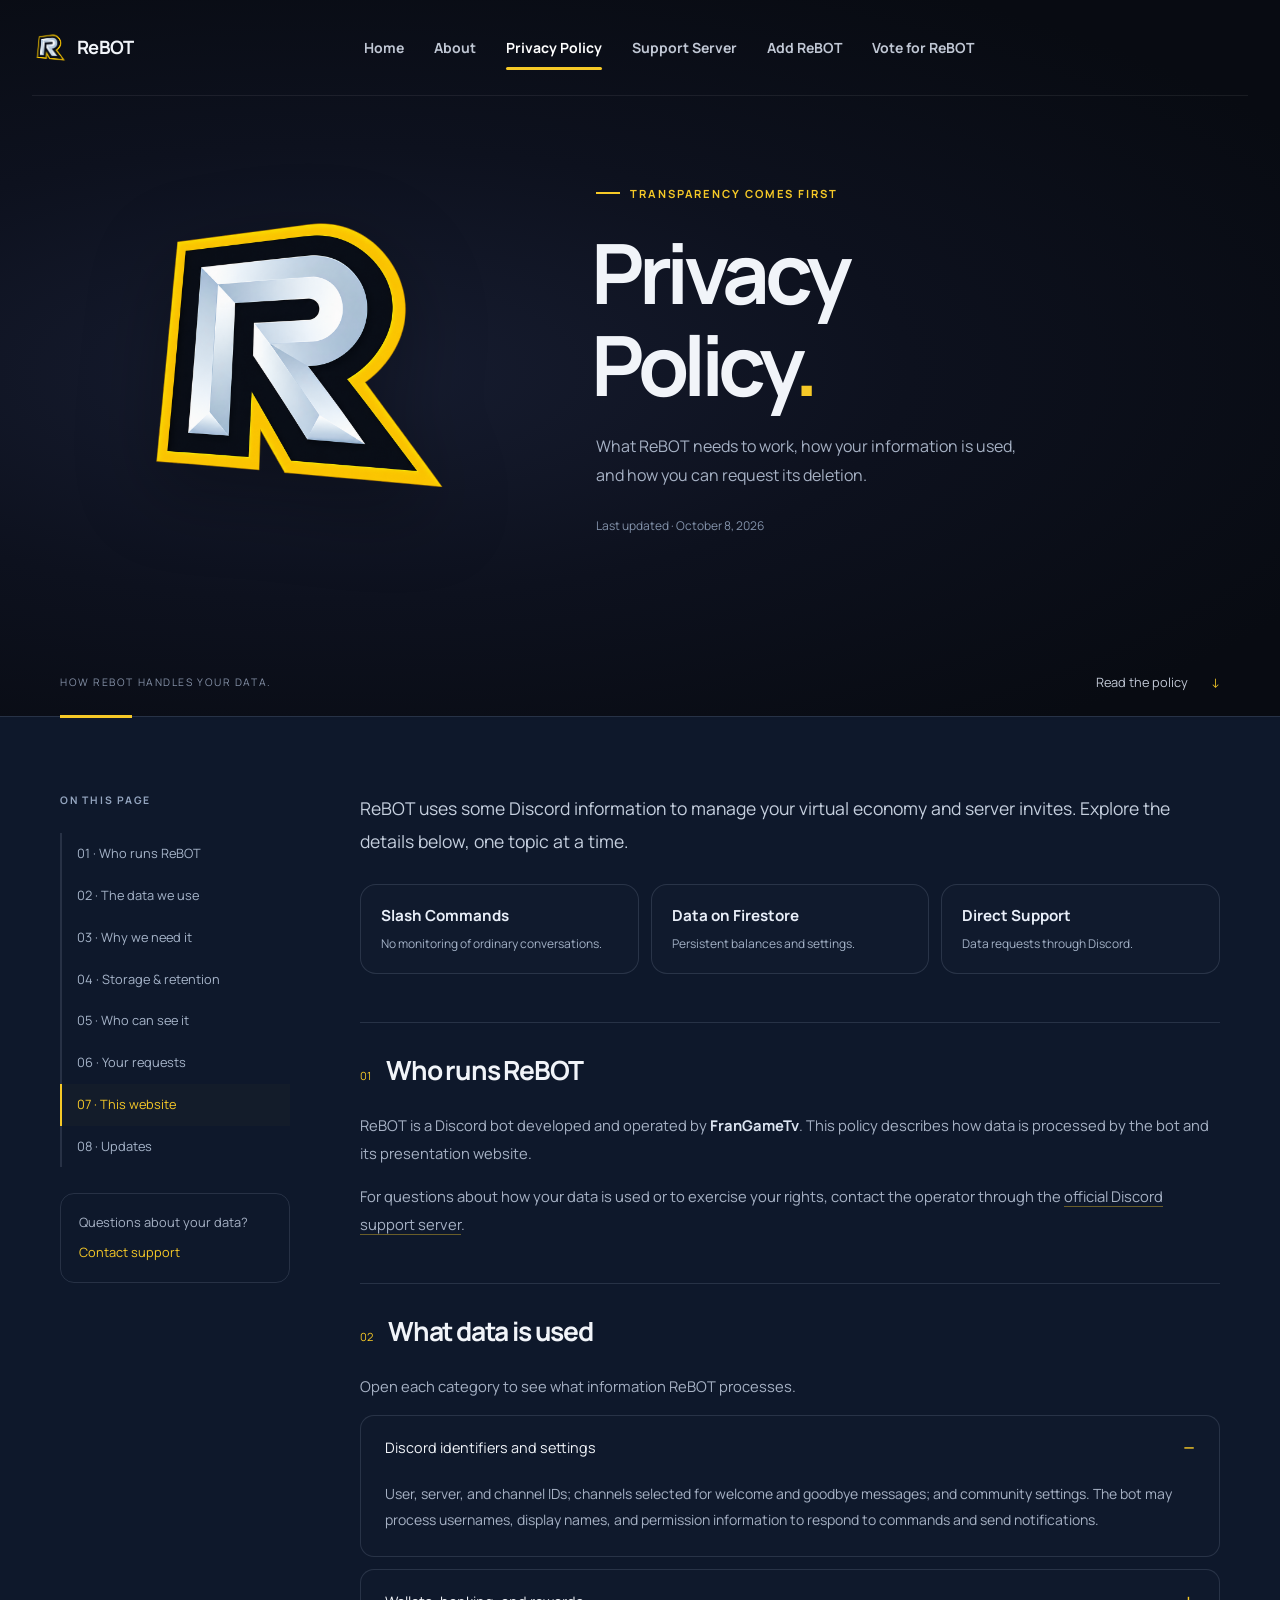
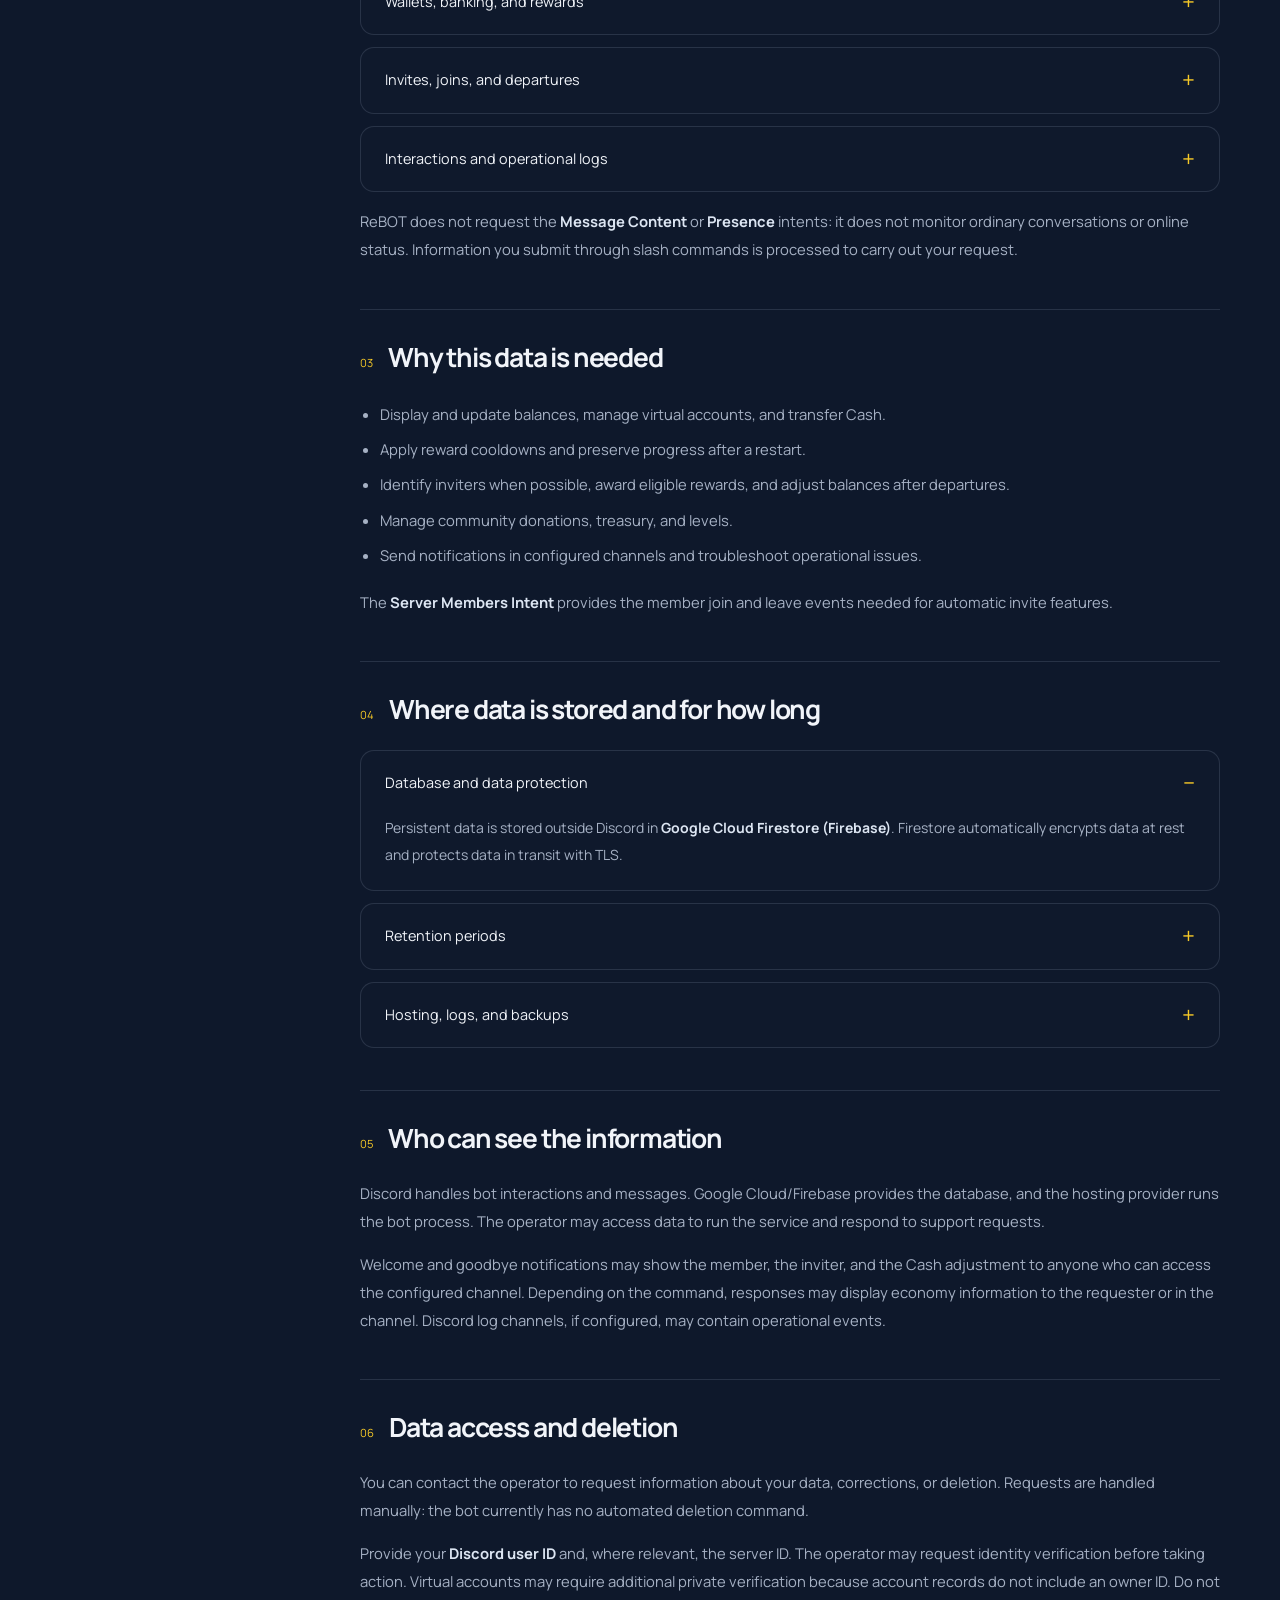
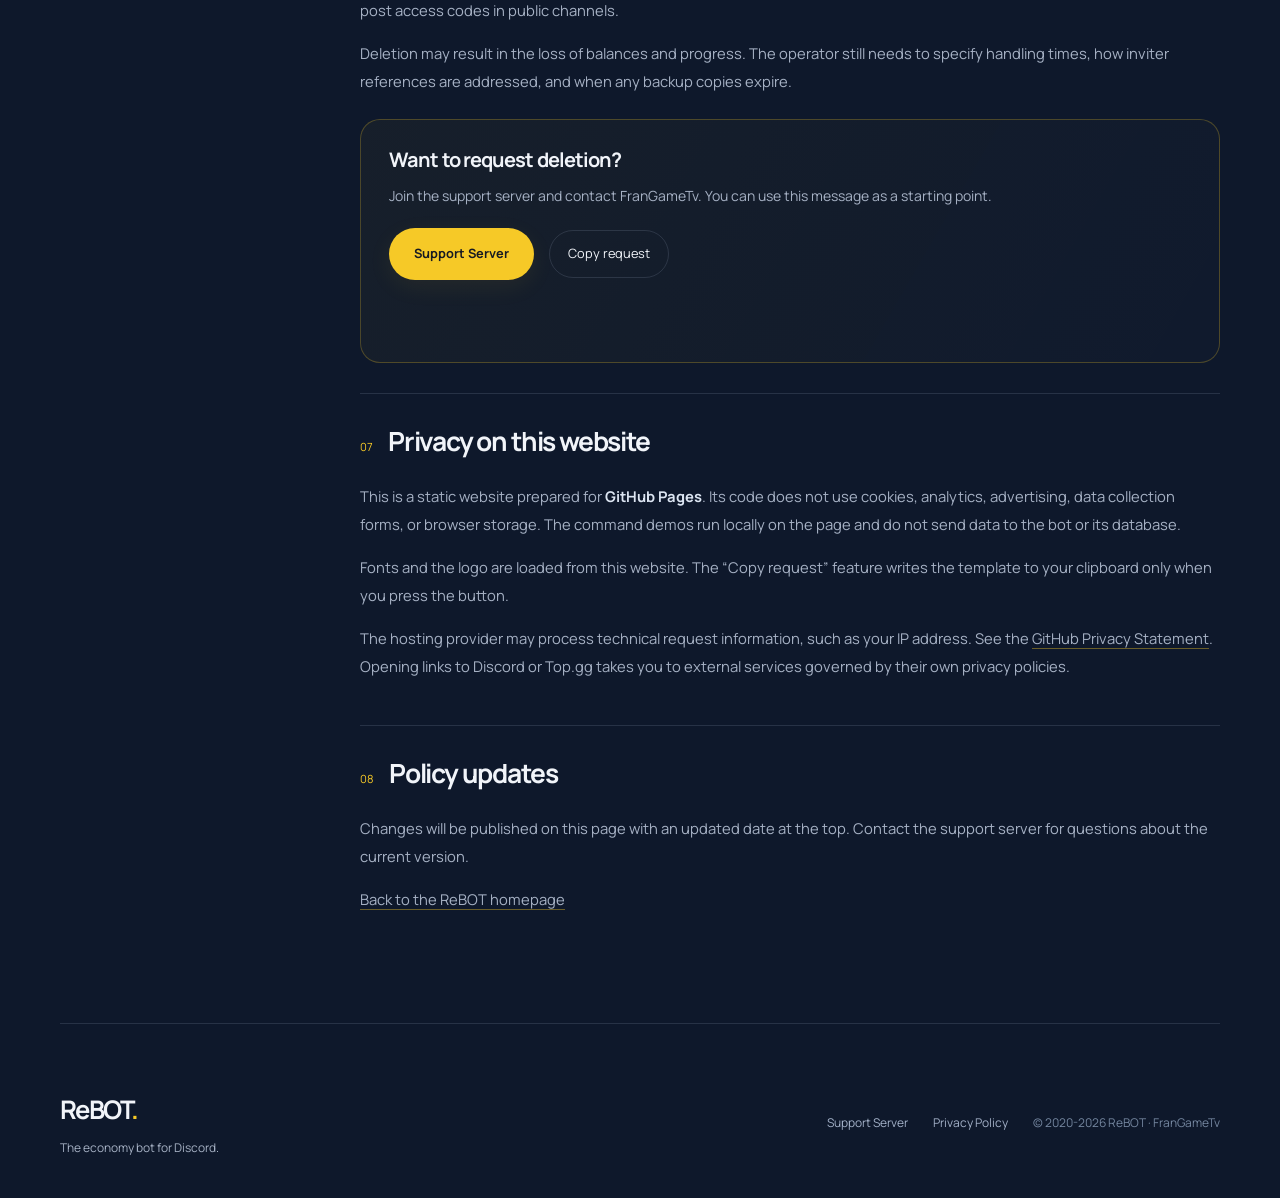
==== privacy.html @ 4101e81e "ReBOT-Web" ====
<!doctype html>
<html lang="en">
<head>
  <meta charset="utf-8"><meta name="viewport" content="width=device-width, initial-scale=1">
  <title>Privacy Policy - ReBOT</title>
  <meta name="description" content="What data ReBOT uses, why it stores it, and how to request deletion. The privacy policy for the bot and its website.">
  <meta name="theme-color" content="#f6c927"><link rel="canonical" href="https://frangametv.github.io/ReBOT-Web/privacy.html">
  <meta property="og:type" content="website"><meta property="og:locale" content="en_US"><meta property="og:site_name" content="ReBOT"><meta property="og:title" content="Privacy Policy - ReBOT"><meta property="og:description" content="Your data, clearly explained. Learn how ReBOT uses it and how to request deletion."><meta property="og:url" content="https://frangametv.github.io/ReBOT-Web/privacy.html"><meta property="og:image" content="https://frangametv.github.io/ReBOT-Web/assets/rebot-logo.png"><meta property="og:image:width" content="1254"><meta property="og:image:height" content="1254"><meta property="og:image:alt" content="ReBOT logo">
  <meta name="twitter:card" content="summary_large_image"><meta name="twitter:title" content="Privacy Policy - ReBOT"><meta name="twitter:description" content="Data, purposes, retention, and deletion requests."><meta name="twitter:image" content="https://frangametv.github.io/ReBOT-Web/assets/rebot-logo.png">
  <link rel="icon" href="assets/rebot-logo.png" type="image/png"><link rel="stylesheet" href="styles.css"><script src="config.js" defer></script><script src="app.js" defer></script>
</head>
<body>
  <a class="skip-link" href="#main">Skip to content</a>
  <header class="site-header"><div class="nav-shell"><a class="brand" href="./" aria-label="ReBOT, homepage"><img src="assets/rebot-logo.png" alt="" width="36" height="36"><span>ReBOT</span></a><button class="menu-toggle" aria-controls="navigation" aria-expanded="false" aria-label="Open menu"><span></span><span></span></button><nav id="navigation" aria-label="Main navigation"><a href="./">Home</a><a href="./#about">About</a><a class="active" href="privacy.html" aria-current="page">Privacy Policy</a><a href="https://discord.gg/d7ZrMRU" data-link="support" target="_blank" rel="noopener noreferrer">Support Server</a><a href="https://discord.com/oauth2/authorize?client_id=566619930540113920&amp;permissions=8&amp;scope=bot%20applications.commands" data-link="invite" target="_blank" rel="noopener noreferrer">Add ReBOT</a><a href="https://top.gg/bot/566619930540113920/vote" data-link="vote" target="_blank" rel="noopener noreferrer">Vote for ReBOT</a></nav></div></header>
  <main id="main">
    <section class="hero privacy-hero" aria-labelledby="privacy-title"><div class="hero-inner container"><div class="logo-stage"><div class="logo-tilt"><img class="hero-logo" src="assets/rebot-logo.png" alt="ReBOT logo" width="600" height="600" fetchpriority="high"></div></div><div class="hero-copy"><p class="eyebrow"><span class="tiny-line"></span> TRANSPARENCY COMES FIRST</p><h1 id="privacy-title">Privacy<br>Policy<span class="title-dot">.</span></h1><p class="hero-description">What ReBOT needs to work, how your information is used, and how you can request its deletion.</p><p class="policy-meta">Last updated · October 8, 2026</p></div></div><div class="hero-bottom container"><span>HOW REBOT HANDLES YOUR DATA.</span><a href="#policy">Read the policy <span aria-hidden="true">↓</span></a></div></section><div class="section-rule" aria-hidden="true"><span></span></div>
    <div class="privacy-layout container" id="policy"><aside class="policy-nav" aria-label="Privacy policy contents"><p class="eyebrow">ON THIS PAGE</p><div><a href="#overview" class="current">01 · Who runs ReBOT</a><a href="#data">02 · The data we use</a><a href="#purpose">03 · Why we need it</a><a href="#storage">04 · Storage & retention</a><a href="#sharing">05 · Who can see it</a><a href="#rights">06 · Your requests</a><a href="#website">07 · This website</a><a href="#changes">08 · Updates</a></div><div class="policy-contact"><p>Questions about your data?</p><a href="https://discord.gg/d7ZrMRU" data-link="support" target="_blank" rel="noopener noreferrer">Contact support</a></div></aside>
    <article class="policy-content"><p class="policy-intro">ReBOT uses some Discord information to manage your virtual economy and server invites. Explore the details below, one topic at a time.</p>
      
      <div class="policy-summary"><div><strong>Slash Commands</strong><span>No monitoring of ordinary conversations.</span></div><div><strong>Data on Firestore</strong><span>Persistent balances and settings.</span></div><div><strong>Direct Support</strong><span>Data requests through Discord.</span></div></div>
      <section id="overview" class="policy-section"><h2><span>01</span> Who runs ReBOT</h2><p>ReBOT is a Discord bot developed and operated by <strong>FranGameTv</strong>. This policy describes how data is processed by the bot and its presentation website.</p><p>For questions about how your data is used or to exercise your rights, contact the operator through the <a href="https://discord.gg/d7ZrMRU" data-link="support" target="_blank" rel="noopener noreferrer">official Discord support server</a>.</p></section>
      <section id="data" class="policy-section"><h2><span>02</span> What data is used</h2><p>Open each category to see what information ReBOT processes.</p>
        <details open><summary>Discord identifiers and settings</summary><p>User, server, and channel IDs; channels selected for welcome and goodbye messages; and community settings. The bot may process usernames, display names, and permission information to respond to commands and send notifications.</p></details>
        <details><summary>Wallets, banking, and rewards</summary><p>Virtual currency balances, virtual account identifiers and balances, timestamps of the most recent daily and work rewards, and the community treasury and level. ReBOT accounts are game records, not real bank accounts. Virtual account identifiers provide access to those accounts and should not be shared publicly.</p></details>
        <details><summary>Invites, joins, and departures</summary><p>Invite codes and usage counts are compared in memory. When possible, the bot stores the inviter ID associated with a member in the database. Join and leave events trigger rewards, balance adjustments, and notifications.</p></details>
        <details><summary>Interactions and operational logs</summary><p>ReBOT receives slash commands and the parameters needed to execute them. The process may log usernames, user IDs, command names, server information, and join and leave events.</p></details>
        <p>ReBOT does not request the <strong>Message Content</strong> or <strong>Presence</strong> intents: it does not monitor ordinary conversations or online status. Information you submit through slash commands is processed to carry out your request.</p>
      </section>
      <section id="purpose" class="policy-section"><h2><span>03</span> Why this data is needed</h2><ul><li>Display and update balances, manage virtual accounts, and transfer Cash.</li><li>Apply reward cooldowns and preserve progress after a restart.</li><li>Identify inviters when possible, award eligible rewards, and adjust balances after departures.</li><li>Manage community donations, treasury, and levels.</li><li>Send notifications in configured channels and troubleshoot operational issues.</li></ul><p>The <strong>Server Members Intent</strong> provides the member join and leave events needed for automatic invite features.</p></section>
      <section id="storage" class="policy-section"><h2><span>04</span> Where data is stored and for how long</h2><details open><summary>Database and data protection</summary><p>Persistent data is stored outside Discord in <strong>Google Cloud Firestore (Firebase)</strong>. Firestore automatically encrypts data at rest and protects data in transit with TLS.</p></details><details><summary>Retention periods</summary><p>The current version of the bot does not automatically delete records within 30 days. Balances, settings, and inviter associations may be retained beyond that period. Leaving a server or removing the bot does not automatically delete data.</p></details><details><summary>Hosting, logs, and backups</summary><p>This project uses Fly.io as the hosting provider for the bot process, but this is subject to changes.</p></details></section>
      <section id="sharing" class="policy-section"><h2><span>05</span> Who can see the information</h2><p>Discord handles bot interactions and messages. Google Cloud/Firebase provides the database, and the hosting provider runs the bot process. The operator may access data to run the service and respond to support requests.</p><p>Welcome and goodbye notifications may show the member, the inviter, and the Cash adjustment to anyone who can access the configured channel. Depending on the command, responses may display economy information to the requester or in the channel. Discord log channels, if configured, may contain operational events.</p></section>
      <section id="rights" class="policy-section"><h2><span>06</span> Data access and deletion</h2><p>You can contact the operator to request information about your data, corrections, or deletion. Requests are handled manually: the bot currently has no automated deletion command.</p><p>Provide your <strong>Discord user ID</strong> and, where relevant, the server ID. The operator may request identity verification before taking action. Virtual accounts may require additional private verification because account records do not include an owner ID. Do not post access codes in public channels.</p><p>Deletion may result in the loss of balances and progress. The operator still needs to specify handling times, how inviter references are addressed, and when any backup copies expire.</p><div class="deletion-card"><h3>Want to request deletion?</h3><p>Join the support server and contact FranGameTv. You can use this message as a starting point.</p><div class="policy-actions"><a class="button primary" href="https://discord.gg/d7ZrMRU" data-link="support" target="_blank" rel="noopener noreferrer">Support Server</a><button class="copy-request" type="button">Copy request</button></div><p class="copy-status" role="status" aria-live="polite"></p><pre class="request-template" hidden>Hello, I would like to request deletion of my ReBOT data.
Discord user ID: [your ID]
Server ID, if relevant: [server ID]
Please let me know how to verify this request and confirm when it has been completed.</pre></div></section>
      <section id="website" class="policy-section"><h2><span>07</span> Privacy on this website</h2><p>This is a static website prepared for <strong>GitHub Pages</strong>. Its code does not use cookies, analytics, advertising, data collection forms, or browser storage. The command demos run locally on the page and do not send data to the bot or its database.</p><p>Fonts and the logo are loaded from this website. The “Copy request” feature writes the template to your clipboard only when you press the button.</p><p>The hosting provider may process technical request information, such as your IP address. See the <a href="https://docs.github.com/en/site-policy/privacy-policies/github-general-privacy-statement" target="_blank" rel="noopener noreferrer">GitHub Privacy Statement</a>. Opening links to Discord or Top.gg takes you to external services governed by their own privacy policies.</p></section>
      <section id="changes" class="policy-section"><h2><span>08</span> Policy updates</h2><p>Changes will be published on this page with an updated date at the top. Contact the support server for questions about the current version.</p><p><a href="./">Back to the ReBOT homepage</a></p></section>
    </article></div>
  </main>
  <footer class="site-footer container"><div><a class="footer-brand" href="./">ReBOT<span>.</span></a><p>The economy bot for Discord.</p></div><div class="footer-links"><a href="https://discord.gg/d7ZrMRU" data-link="support" target="_blank" rel="noopener noreferrer">Support Server</a><a href="privacy.html" aria-current="page">Privacy Policy</a><span>© 2020-<span data-year>2026</span> ReBOT · FranGameTv</span></div></footer>
</body>
</html>
---- styles.css ----
@font-face{font-family:Manrope;src:url('assets/manrope-regular.ttf') format('truetype');font-weight:400 500;font-display:swap}@font-face{font-family:Manrope;src:url('assets/manrope-bold.ttf') format('truetype');font-weight:600 800;font-display:swap}
:root{--bg:#0e182b;--hero:#0a0d17;--surface:#162238;--surface-high:#1c2940;--ink:#f1f4f9;--muted:#a6b1c4;--yellow:#f6c927;--line:rgba(193,207,235,.14);--radius:24px;--font:Manrope,'Segoe UI',sans-serif;color-scheme:dark}
*{box-sizing:border-box}html{scroll-behavior:smooth;scroll-padding-top:110px}body{margin:0;background:var(--bg);color:var(--ink);font-family:var(--font);font-size:16px;line-height:1.7}a{color:inherit;text-decoration:none}button{font:inherit;color:inherit;cursor:pointer}button,a{-webkit-tap-highlight-color:transparent}button{border:0}button:focus-visible,a:focus-visible,summary:focus-visible,[tabindex="0"]:focus-visible{outline:3px solid var(--yellow);outline-offset:6px}img{display:block;max-width:100%}h1,h2,h3,p{margin:0}h1,h2,h3{line-height:1.16;letter-spacing:-.045em}h2{font-size:clamp(2rem,3.6vw,3.2rem);font-weight:700}h3{font-size:1.5rem}p{color:var(--muted)}code{font-family:Consolas,monospace;font-size:.9rem}.container{width:min(1160px,calc(100% - 96px));margin-inline:auto}.yellow{color:var(--yellow)}.muted{color:var(--muted)}.eyebrow{font-size:.75rem;font-weight:700;letter-spacing:.17em;color:var(--yellow);margin-bottom:24px}.small-text{font-size:.875rem}.skip-link{position:fixed;top:-100px;left:16px;z-index:99;background:var(--yellow);color:#111;padding:10px 20px;border-radius:12px}.skip-link:focus{top:15px}
.site-header{position:absolute;inset:0 0 auto;z-index:10}.nav-shell{width:min(1376px,calc(100% - 64px));min-height:96px;margin:auto;display:flex;align-items:center;gap:36px;border-bottom:1px solid rgba(255,255,255,.07)}.brand{display:flex;align-items:center;gap:9px;font-weight:700;font-size:1.15rem;letter-spacing:-.04em}.brand img{border-radius:8px}.site-header nav{display:flex;align-items:center;justify-content:center;gap:30px;margin:auto;padding-right:80px}.site-header nav a{position:relative;font-size:.875rem;font-weight:600;white-space:nowrap;padding:14px 0;color:#c0c7d4;transition:color .2s}.site-header nav a::after{content:'';position:absolute;bottom:3px;left:0;width:100%;height:3px;background:var(--yellow);border-radius:5px;transform:scaleX(0);transform-origin:center;transition:transform .2s}.site-header nav a:hover,.site-header nav a.active{color:#fff}.site-header nav a:hover::after,.site-header nav a:focus-visible::after,.site-header nav a.active::after{transform:scaleX(1)}.menu-toggle{display:none}
.hero{background:radial-gradient(ellipse at 26% 52%,#171d31 0%,#0d111e 43%,#080b12 85%);overflow:hidden;position:relative}.hero-inner{min-height:738px;padding-top:125px;padding-bottom:55px;display:grid;grid-template-columns:1fr 1.07fr;align-items:center;gap:65px}.logo-stage{position:relative;perspective:1000px;text-align:center}.logo-tilt{transform-style:preserve-3d;transition:transform .15s ease-out;will-change:transform}.hero-logo{width:100%;height:auto;aspect-ratio:1;object-fit:contain;filter:drop-shadow(0 24px 40px #0005)}.logo-caption{display:block;font-size:.65rem;letter-spacing:.2em;color:#7e8a9f;margin-top:25px}.hero-copy .eyebrow{display:flex;gap:10px;align-items:center;font-size:.7rem}.tiny-line{display:inline-block;width:24px;height:2px;background:var(--yellow)}.hero h1{font-size:clamp(5rem,9vw,8rem);letter-spacing:-.075em;font-weight:700;line-height:1.1;margin-left:-5px;margin-bottom:21px}.title-dot{color:var(--yellow)}.hero-subtitle{font-size:clamp(1.7rem,3vw,2.5rem);font-weight:500;color:var(--ink);line-height:1.35;letter-spacing:-.035em}.hero-description{max-width:420px;margin-top:22px;font-size:1rem;line-height:1.8}.button-row{display:flex;flex-wrap:wrap;align-items:center;gap:14px;margin-top:32px}.button{display:inline-flex;justify-content:center;align-items:center;gap:10px;min-height:52px;padding:13px 25px;border-radius:100px;font-size:.9rem;font-weight:700;transition:background .2s,transform .2s,box-shadow .2s}.button:hover{transform:translateY(-3px)}.primary{background:var(--yellow);color:#171a22;box-shadow:0 7px 24px #f6c92712}.primary:hover{background:#ffdb54;box-shadow:0 8px 30px #f6c92726}.secondary{background:#ffffff09;backdrop-filter:blur(16px);border:1px solid #ffffff26}.secondary:hover{background:#ffffff15}.button-symbol{font-size:1.4rem;line-height:1}.hero-tags{display:flex;gap:18px;margin-top:32px;font-size:.75rem;color:#8894a9}.hero-tags span+span{border-left:1px solid #ffffff25;padding-left:18px}.hero-bottom{display:flex;justify-content:space-between;align-items:center;padding-block:22px;color:#8591a7;font-size:.65rem;letter-spacing:.15em}.hero-bottom a{font-size:.8rem;letter-spacing:0;color:#c0c7d4}.hero-bottom a span{margin-left:20px;color:var(--yellow)}.section-rule{height:1px;background:var(--line);position:relative}.section-rule span{position:absolute;left:calc((100% - min(1160px,100% - 96px))/2);top:-1px;background:var(--yellow);width:72px;height:3px}
.section{padding-top:104px;padding-bottom:16px;scroll-margin-top:30px}.section-heading{display:flex;justify-content:space-between;gap:40px;align-items:flex-end;margin-bottom:45px}.section-heading>p{max-width:355px;font-size:.94rem;margin-bottom:4px}.section-heading .eyebrow{margin-bottom:20px}.feature-grid{display:grid;grid-template-columns:repeat(3,1fr);gap:20px}.feature-card{padding:32px;position:relative;background:linear-gradient(145deg,#1b2940aa,#142035aa);border:1px solid var(--line);border-radius:var(--radius);backdrop-filter:blur(16px);transition:transform .25s,border-color .25s}.feature-card:hover{transform:translateY(-6px);border-color:#f6c92766}.feature-icon{display:flex;align-items:center;justify-content:center;width:48px;height:48px;border-radius:15px;background:#ffffff08;border:1px solid #ffffff12;font-size:1.9rem;color:var(--yellow);margin-bottom:29px;line-height:1}.card-number{position:absolute;top:40px;right:30px;color:#6d7d96;font-size:.75rem}.feature-card h3{line-height:1.3;font-size:1.4rem;margin-bottom:17px}.feature-card p{font-size:.875rem;line-height:1.85}.code-chips{display:flex;gap:7px;flex-wrap:wrap;margin-top:29px}.code-chips code{padding:3px 9px;background:#0a142580;color:#b9c5d9;border-radius:6px;font-size:.75rem}.feature-highlight{background:linear-gradient(140deg,#f6c9270d,#162238);border-color:#f6c92740}.feature-highlight .feature-icon{background:#f6c92715}.command-section{padding-top:110px}.command-playground{display:grid;grid-template-columns:300px 1fr;border:1px solid var(--line);border-radius:var(--radius);overflow:hidden;background:#121e32}.command-picker{display:flex;flex-direction:column;gap:6px;padding:20px;border-right:1px solid var(--line);background:#101b2d}.command-tab{text-align:left;display:flex;flex-direction:column;gap:3px;padding:14px 20px;border-radius:12px;background:transparent;transition:background .2s;position:relative}.command-tab:hover{background:#ffffff06}.command-tab[aria-selected="true"]{background:#f6c92710}.command-tab[aria-selected="true"]::before{content:'';position:absolute;left:0;top:20%;height:60%;width:3px;border-radius:5px;background:var(--yellow)}.command-tab code{font-size:1.05rem;font-weight:700;color:#d4ddef}.command-tab[aria-selected="true"] code{color:var(--yellow)}.command-tab span{color:#9aa9c0;font-size:.75rem}.discord-demo{padding:30px;display:flex;flex-direction:column;min-width:0}.demo-top{display:flex;justify-content:space-between;gap:12px;border-bottom:1px solid var(--line);padding-bottom:20px;margin-bottom:24px;font-size:.85rem;color:#b0bcd0}.demo-top b{font-size:1.2rem;margin-right:8px;color:#7c8aa1}.demo-label{font-size:.6rem;letter-spacing:.13em;border:1px solid var(--line);border-radius:5px;padding:4px 7px;align-self:center}.demo-message{display:flex;gap:13px;margin-bottom:25px;align-items:flex-start}.demo-avatar{width:40px;height:40px;border-radius:50%;background:#485987;color:#d9e1ff;display:grid;place-items:center;font-size:.9rem}.demo-name{font-size:.85rem;font-weight:700;display:flex;align-items:center;gap:9px}.demo-name small{font-size:.65rem;color:#74849f;font-weight:400}.demo-message p{font-size:.85rem}.demo-message>img{border-radius:12px;flex-shrink:0}.demo-response{width:100%;min-width:0}.app-badge{font-size:.6rem;background:#5666c3;padding:0 5px;border-radius:3px;letter-spacing:.04em}.response-embed{margin-top:12px;border-left:3px solid var(--yellow);background:linear-gradient(120deg,#1e2c45,#18243a);padding:25px;border-radius:0 12px 12px 0;min-height:223px}.response-embed>span{font-size:.65rem;letter-spacing:.12em;color:#96a7c1}.response-embed h3{font-size:1.05rem;letter-spacing:-.02em;margin-top:10px}.demo-value{font-size:2.8rem;font-weight:700;letter-spacing:-.06em;color:var(--yellow);line-height:1.4}.demo-value span{font-size:.9rem;letter-spacing:0;font-weight:400;color:#c2cbda}.response-embed p{font-size:.85rem;margin-top:4px;line-height:1.7}.demo-bottom{display:flex;align-items:center;gap:13px;background:#ffffff04;border:1px solid var(--line);border-radius:10px;padding:10px 15px;margin-top:auto;color:#91a1b9;font-size:.75rem}.slash-mark{font-size:1.2rem;color:#c6cfdf}.invite-section{display:grid;grid-template-columns:1fr 1fr;gap:100px;align-items:center;padding-top:115px;padding-bottom:100px}.invite-copy>p:not(.eyebrow){margin-top:24px}.invite-copy>p.small-text{margin-top:16px;color:#8fa0b8}.text-link{display:inline-block;font-size:.875rem;text-decoration:underline;text-decoration-color:#f6c92766;text-underline-offset:6px;transition:color .2s}.text-link:hover{color:var(--yellow)}.invite-copy .text-link{margin-top:26px}.invite-demo{border:1px solid var(--line);border-radius:var(--radius);background:radial-gradient(ellipse at 50% 50%,#263041,#152137 70%);padding:24px}.segmented{display:flex;background:#0b1525;border-radius:100px;padding:5px;gap:4px}.segmented button{padding:10px 15px;border-radius:100px;background:transparent;flex:1;font-size:.8rem;color:#9facbf;transition:all .2s}.segmented button[aria-pressed="true"]{background:#344055;color:#fff;box-shadow:0 3px 8px #0002}.reward-display{text-align:center;padding:35px 0}.reward-caption{font-size:.65rem;letter-spacing:.17em;color:#a4b1c6}.reward-display strong{display:block;font-size:clamp(3.5rem,6vw,5rem);color:var(--yellow);letter-spacing:-.07em;line-height:1.3;margin-top:9px}.reward-display.is-leave strong{color:#f2aa86}.reward-currency{font-size:.9rem;color:#e2e8f1}.reward-display p{font-size:.875rem;margin-top:23px}.invite-footnote{display:flex;justify-content:space-between;gap:10px;border-top:1px solid var(--line);padding-top:20px;font-size:.65rem;color:#8191ab}.invite-footnote code{font-size:.7rem;color:#b1bfd4}.closing-section{border:1px solid #f6c92730;border-radius:28px;background:linear-gradient(110deg,#263143,#1b273b);padding:48px;display:flex;align-items:center;justify-content:space-between;gap:40px;position:relative;overflow:hidden}.closing-section:before{content:'';position:absolute;width:250px;height:250px;right:-130px;top:-130px;background:#f6c92715;filter:blur(60px);pointer-events:none}.closing-section .eyebrow{font-size:.65rem;margin-bottom:16px}.closing-section h2{font-size:2.3rem}.closing-section p:not(.eyebrow){font-size:.875rem;margin-top:20px}.closing-actions{display:flex;flex-direction:column;align-items:center;gap:21px;flex-shrink:0}.closing-actions .button{min-width:185px}.closing-actions .text-link{font-size:.75rem}.site-footer{display:flex;justify-content:space-between;align-items:center;gap:30px;padding-top:64px;padding-bottom:40px;margin-top:65px;border-top:1px solid var(--line)}.footer-brand{font-size:1.6rem;font-weight:700;letter-spacing:-.06em}.footer-brand span{color:var(--yellow)}.site-footer p{font-size:.75rem;margin-top:6px}.footer-links{display:flex;gap:25px;align-items:center;flex-wrap:wrap;font-size:.75rem;color:#a3b1c8}.footer-links>a:hover{color:var(--yellow)}.footer-links>span{color:#74869f}.reveal{opacity:1;transform:none}.motion-ready .reveal{opacity:0;transform:translateY(16px);transition:opacity .6s,transform .6s}.motion-ready .reveal.visible{opacity:1;transform:none}
.privacy-hero .hero-inner{min-height:650px;grid-template-columns:.85fr 1.15fr;gap:75px}.privacy-hero .logo-stage{max-width:370px;justify-self:center}.privacy-hero h1{font-size:clamp(3.5rem,6.5vw,6rem);letter-spacing:-.065em}.privacy-hero .hero-subtitle{font-size:1.6rem}.policy-meta{font-size:.75rem;margin-top:26px;color:#8392aa}.privacy-layout{display:grid;grid-template-columns:230px 1fr;gap:70px;padding-top:75px;align-items:start}.policy-nav{position:sticky;top:32px}.policy-nav .eyebrow{font-size:.65rem;color:#94a5bf}.policy-nav a{display:block;font-size:.8rem;color:#a6b4c9;padding:10px 15px;border-left:2px solid var(--line);transition:all .2s}.policy-nav a:hover,.policy-nav a.current{border-color:var(--yellow);color:var(--yellow);background:#f6c92706}.policy-nav .policy-contact{margin-top:26px;border:1px solid var(--line);padding:18px;border-radius:14px}.policy-contact p{font-size:.8rem}.policy-contact a{border:0;padding:8px 0 0;color:var(--yellow)}.policy-content{min-width:0}.policy-intro{font-size:1.1rem;line-height:1.9;color:#c5cfde;margin-bottom:25px}.policy-note{border:1px solid #f6c92736;border-radius:14px;background:#f6c92708;padding:18px 22px;color:#d9ceb0;font-size:.8rem;margin-bottom:35px}.policy-summary{display:grid;grid-template-columns:repeat(3,1fr);gap:12px;margin-bottom:48px}.policy-summary div{border:1px solid var(--line);border-radius:16px;padding:20px;background:#ffffff03}.policy-summary strong{display:block;font-size:.95rem;color:#e9eff9;line-height:1.5;margin-bottom:8px}.policy-summary span{font-size:.75rem;color:#a3b1c6;line-height:1.5;display:block}.policy-section{scroll-margin-top:35px;padding-block:30px;border-top:1px solid var(--line)}.policy-section h2{font-size:1.65rem;margin-bottom:22px;line-height:1.35;display:flex;gap:15px;align-items:baseline}.policy-section h2>span{font-size:.7rem;color:var(--yellow);font-weight:400;letter-spacing:0}.policy-section>p{font-size:.925rem;line-height:1.9;margin-block:15px}.policy-section ul{color:#a6b1c4;font-size:.925rem;padding-left:20px}.policy-section li{padding:5px 0}.policy-section strong{color:#dce5f2;font-weight:700}.policy-section details{border:1px solid var(--line);border-radius:14px;margin-block:12px;background:#ffffff02;overflow:hidden}.policy-section summary{cursor:pointer;list-style:none;padding:20px 24px;font-size:.9rem;display:flex;justify-content:space-between;gap:20px;align-items:center}.policy-section summary::-webkit-details-marker{display:none}.policy-section summary:after{content:'+';color:var(--yellow);font-size:1.4rem;line-height:1}.policy-section details[open] summary:after{content:'−'}.policy-section details p{padding:0 24px 22px;font-size:.875rem;line-height:1.9}.policy-section a:not(.button){text-decoration:underline;text-underline-offset:4px;text-decoration-color:#f6c92766}.deletion-card{padding:28px;border:1px solid #f6c92740;border-radius:20px;background:linear-gradient(120deg,#f6c9270a,#ffffff03);margin-top:24px}.deletion-card h3{font-size:1.25rem;margin-bottom:12px}.deletion-card p{font-size:.875rem;line-height:1.8;margin-bottom:20px}.deletion-card .button{font-size:.8rem}.policy-actions{display:flex;gap:15px;flex-wrap:wrap;align-items:center}.copy-request{background:transparent;border:1px solid var(--line);font-size:.8rem;padding:12px 18px;border-radius:100px}.copy-status{font-size:.8rem;color:var(--yellow);margin-top:10px;min-height:1.7em}.request-template{white-space:pre-wrap;color:#c5cfde;font-family:var(--font);font-size:.85rem;padding:18px;border:1px solid var(--line);border-radius:10px;margin-top:15px}.request-template[hidden]{display:none}
@media(min-width:1500px){.hero-inner{min-height:800px}.hero h1{font-size:8.4rem}}
@media(max-width:1150px){.site-header nav{gap:20px;padding-right:0}.nav-shell{gap:22px}.site-header nav a{font-size:.75rem}.hero-inner{gap:35px}.hero-tags{gap:10px;font-size:.65rem}.hero-tags span+span{padding-left:10px}.feature-card{padding:25px}.invite-section{gap:55px}.privacy-layout{gap:40px;grid-template-columns:190px 1fr}.closing-section{padding:35px}.footer-links{gap:18px}}
@media(max-width:850px){.container{width:calc(100% - 48px)}.nav-shell{width:calc(100% - 40px);min-height:80px;justify-content:space-between}.menu-toggle{display:flex;flex-direction:column;justify-content:center;gap:6px;background:#ffffff09;border:1px solid var(--line);height:44px;width:44px;border-radius:50%;align-items:center}.menu-toggle span{display:block;width:18px;height:2px;background:#edf1f8;transition:transform .2s}.menu-toggle[aria-expanded="true"] span:first-child{transform:translateY(4px) rotate(45deg)}.menu-toggle[aria-expanded="true"] span:last-child{transform:translateY(-4px) rotate(-45deg)}.site-header nav{display:none;position:absolute;top:90px;left:20px;right:20px;background:#101a2bf5;backdrop-filter:blur(24px);border:1px solid var(--line);border-radius:20px;padding:18px 25px;box-shadow:0 20px 80px #0008;align-items:stretch;gap:3px}.site-header nav.is-open{display:flex;flex-direction:column}.site-header nav a{font-size:.9rem;align-self:flex-start}.hero-inner{min-height:680px;gap:25px}.hero h1{font-size:5.4rem}.hero-subtitle{font-size:1.8rem}.hero-copy .eyebrow{font-size:.6rem;letter-spacing:.1em}.hero-description{font-size:.9rem}.hero-tags{flex-wrap:wrap;row-gap:8px}.logo-caption{font-size:.55rem}.section{padding-top:75px}.section-heading{align-items:flex-start;flex-direction:column;gap:22px}.section-heading>p{max-width:520px}.feature-grid{gap:14px}.feature-card{padding:23px 20px}.feature-card h3{font-size:1.2rem}.feature-card p{font-size:.8rem}.command-playground{grid-template-columns:230px 1fr}.command-picker{padding:12px}.command-tab{padding:14px}.discord-demo{padding:22px}.demo-label{display:none}.response-embed{padding:18px}.demo-value{font-size:2.5rem}.invite-section{gap:30px}.invite-section h2{font-size:2.3rem}.invite-copy>p{font-size:.875rem}.segmented button{padding:10px;font-size:.7rem}.closing-section{gap:24px}.closing-section h2{font-size:1.8rem}.closing-actions .text-link{font-size:.65rem}.site-footer{align-items:flex-start}.footer-links{flex-direction:column;gap:12px;align-items:flex-end}.privacy-hero .hero-inner{gap:35px;min-height:610px}.privacy-hero h1{font-size:3.7rem}.privacy-hero .hero-subtitle{font-size:1.25rem}.privacy-layout{grid-template-columns:1fr}.policy-nav{position:static}.policy-nav .eyebrow,.policy-nav .policy-contact{display:none}.policy-nav>div:first-of-type{display:flex;flex-wrap:wrap;gap:8px}.policy-nav a{border:1px solid var(--line);border-radius:100px;padding:8px 14px;font-size:.75rem}.privacy-layout{padding-top:35px;gap:35px}}
@media(max-width:600px){.container{width:calc(100% - 40px)}.hero-inner{grid-template-columns:1fr;gap:25px;padding-top:100px;padding-bottom:35px;min-height:0}.logo-stage{width:240px;justify-self:center}.logo-caption{display:none}.hero-copy{text-align:center}.hero-copy .eyebrow{justify-content:center;margin-bottom:15px;font-size:.6rem}.hero h1{font-size:5rem;margin-bottom:17px}.hero-subtitle{font-size:1.85rem}.hero-description{max-width:330px;margin:20px auto 0}.button-row{justify-content:center;margin-top:25px}.hero-tags{justify-content:center;margin-top:27px;font-size:.65rem}.hero-bottom{padding:22px 0}.hero-bottom>span{font-size:.55rem;max-width:170px;line-height:1.8}.hero-bottom a{font-size:.7rem}.hero-bottom a span{margin-left:8px}.section-rule span{left:20px;width:50px}.section{padding-top:60px}.eyebrow{font-size:.65rem}.section-heading{margin-bottom:30px}.section-heading h2{font-size:2rem}.feature-grid{grid-template-columns:1fr}.feature-card{padding:26px}.feature-card h3{font-size:1.4rem}.feature-card p{font-size:.9rem}.feature-icon{margin-bottom:20px}.code-chips{margin-top:20px}.command-playground{grid-template-columns:1fr}.command-picker{flex-direction:row;overflow-x:auto;border-right:0;border-bottom:1px solid var(--line);padding:12px;gap:5px}.command-tab{padding:10px 16px;flex-shrink:0}.command-tab span{display:none}.command-tab[aria-selected="true"]::before{top:auto;bottom:0;height:2px;width:60%;left:20%}.command-tab code{font-size:.9rem}.discord-demo{padding:20px 16px}.demo-message{gap:10px}.demo-top{font-size:.75rem}.demo-message>img,.demo-avatar{width:32px;height:32px;flex-shrink:0}.demo-value{font-size:2.7rem}.response-embed{padding:18px 15px;min-height:230px}.response-embed p{font-size:.8rem}.demo-bottom{font-size:.65rem}.invite-section{grid-template-columns:1fr;padding-bottom:55px;gap:30px}.invite-section h2{font-size:2.2rem}.invite-copy>p{font-size:.9rem}.invite-demo{padding:20px}.segmented button{font-size:.8rem}.closing-section{padding:30px;flex-direction:column;align-items:flex-start;border-radius:24px}.closing-section h2{font-size:1.8rem}.closing-actions{align-items:flex-start;gap:18px}.closing-actions .text-link{font-size:.75rem}.site-footer{margin-top:50px;padding-top:35px;flex-direction:column;gap:26px}.footer-links{align-items:flex-start;gap:15px}.privacy-hero .hero-inner{grid-template-columns:1fr;gap:30px;min-height:0}.privacy-hero .logo-stage{width:160px}.privacy-hero h1{font-size:3.4rem}.privacy-hero .hero-subtitle{font-size:1.35rem}.privacy-hero .hero-description{font-size:.875rem}.policy-meta{font-size:.7rem}.privacy-layout{padding-top:30px}.policy-summary{gap:8px}.policy-summary div{padding:15px 11px}.policy-summary strong{font-size:.75rem}.policy-summary span{font-size:.65rem}.policy-intro{font-size:1rem}.policy-section h2{font-size:1.45rem}.policy-section summary{padding:18px;font-size:.85rem}.policy-section details p{padding:0 18px 18px}.deletion-card{padding:22px}}
@media(prefers-reduced-motion:reduce){html{scroll-behavior:auto}*,*:before,*:after{animation:none!important;transition:none!important}.motion-ready .reveal{opacity:1;transform:none}.logo-tilt{transform:none!important}}
@media print{.site-header,.hero .logo-stage,.hero-bottom,.policy-nav,.site-footer,.policy-actions,.copy-status{display:none}body,.hero{background:white;color:black}.container{width:100%}.privacy-hero .hero-inner{display:block;min-height:0;padding:20px 0}.hero h1{font-size:36px}.privacy-layout{display:block;padding-top:20px}p,.policy-intro,.policy-section strong{color:#333}.policy-section{break-inside:avoid}.policy-section details p{display:block}.policy-summary div,.policy-section details{border:1px solid #ccc}.hero-subtitle{color:#333!important}}
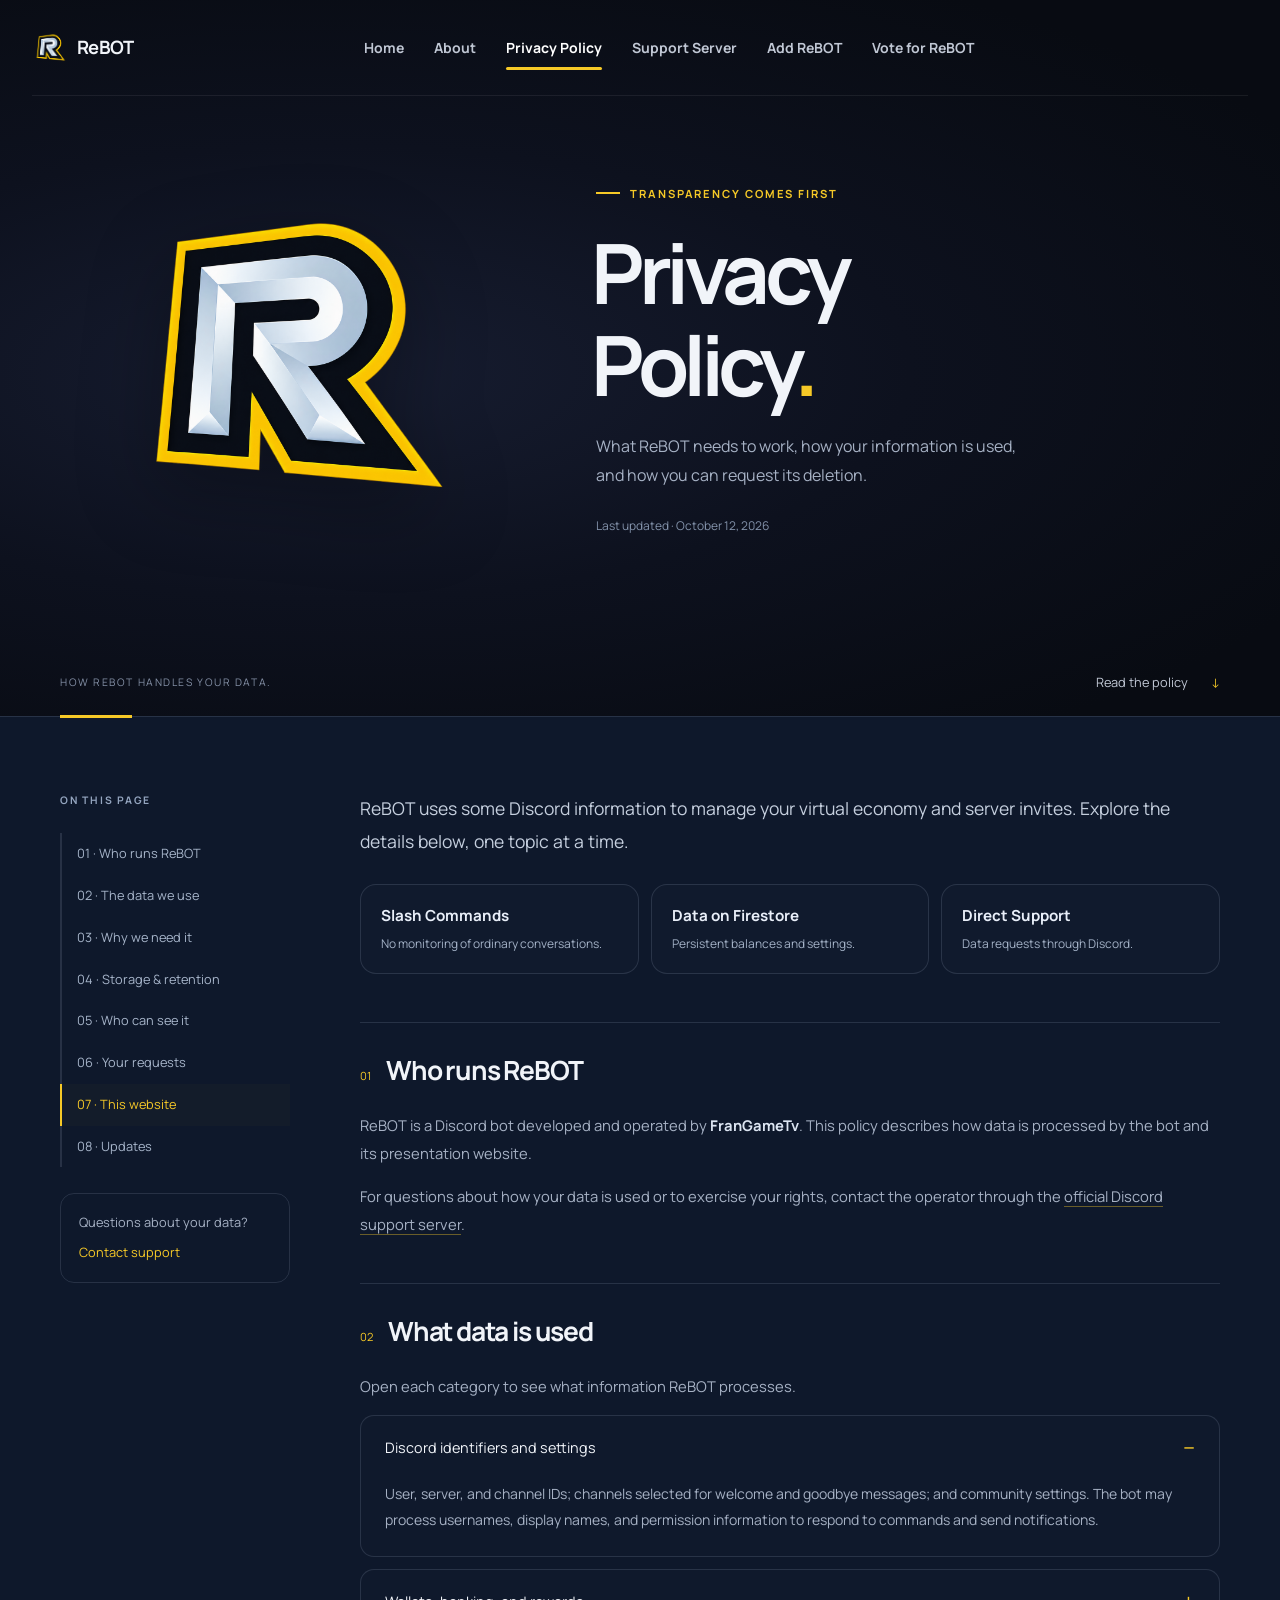
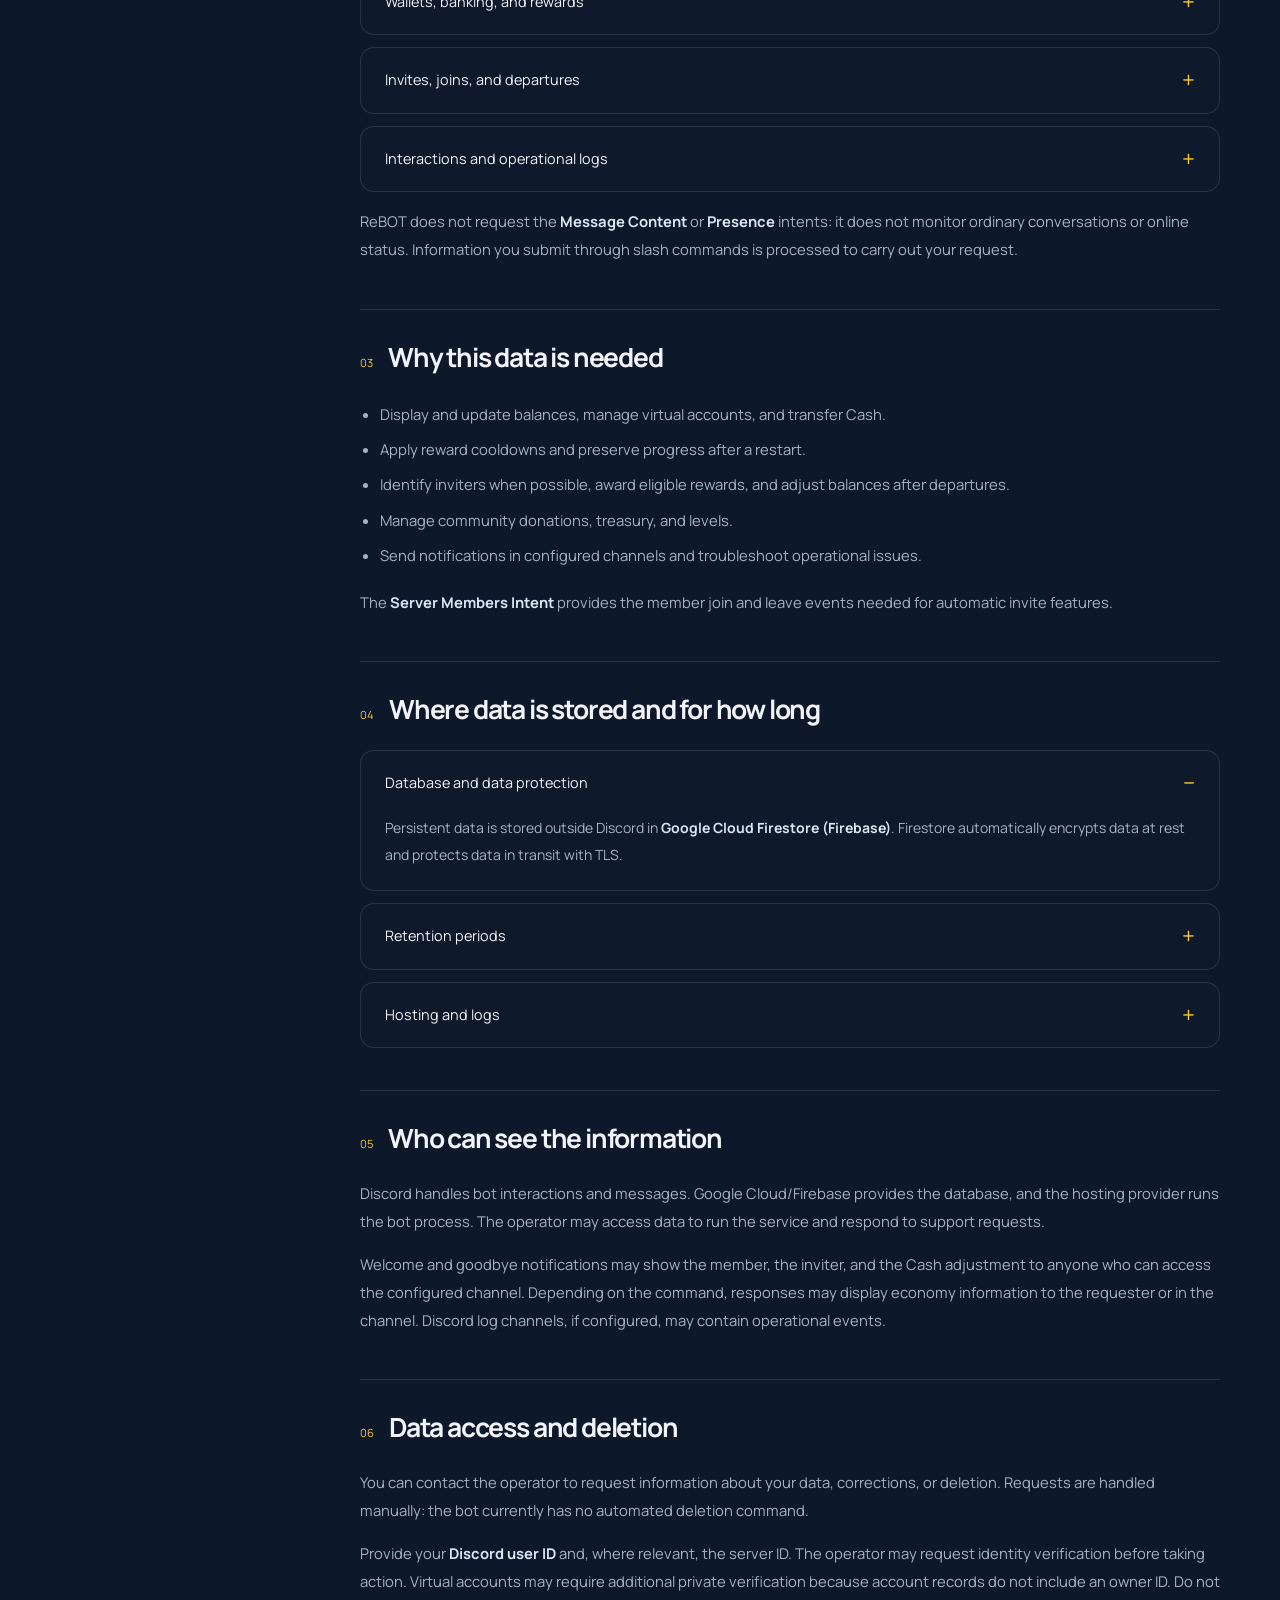
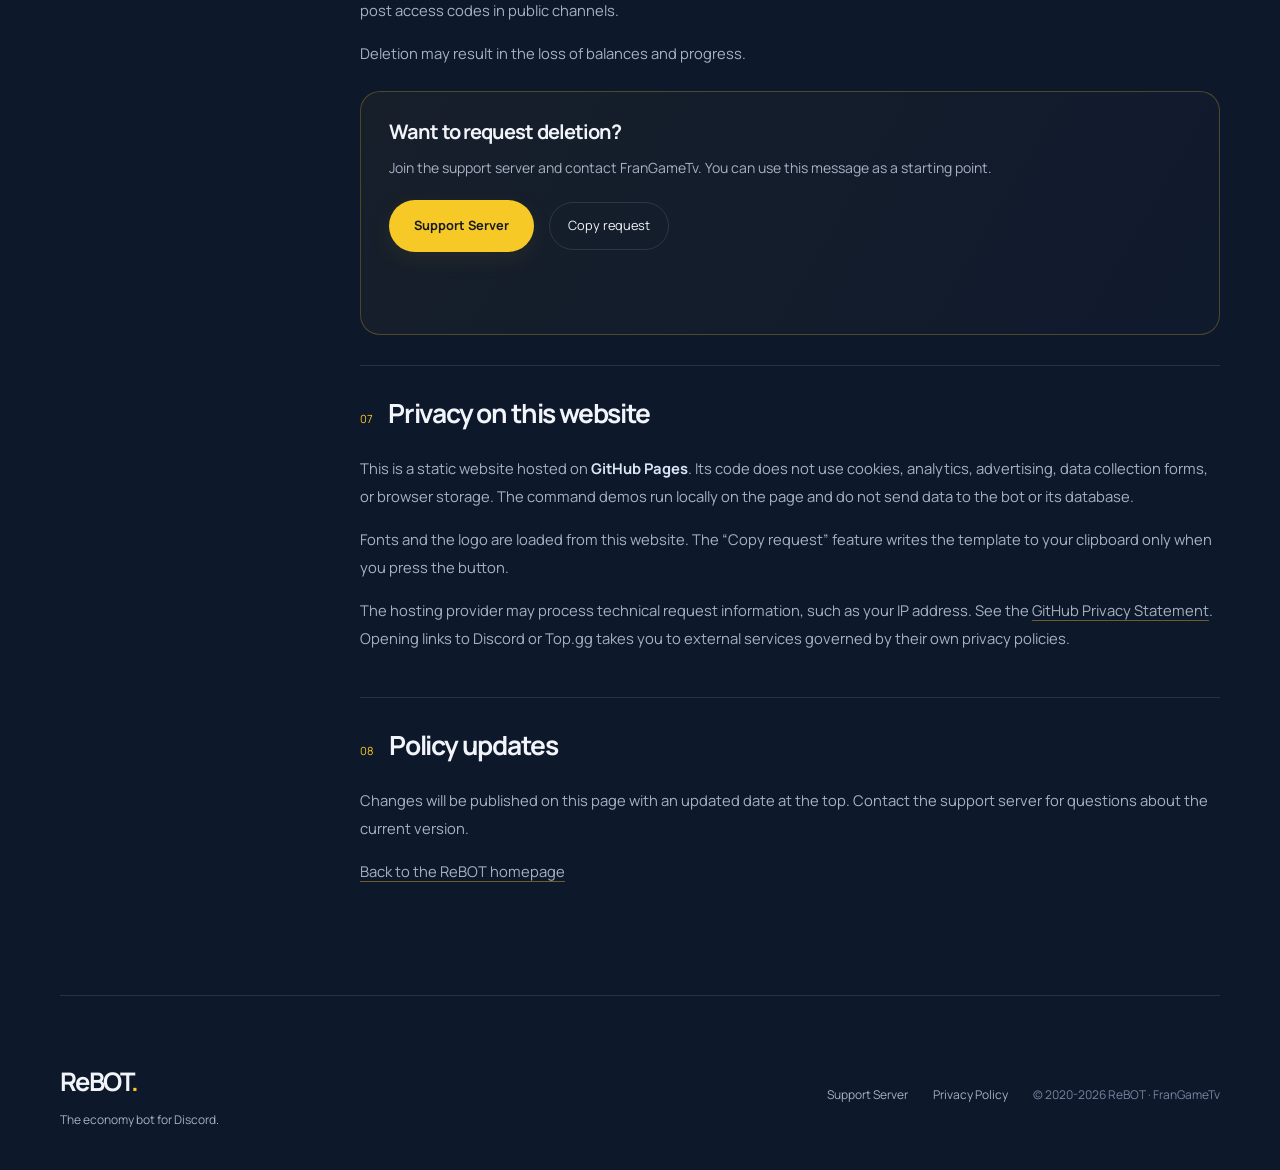
==== commit df431822: "ReBOT-Web 2" ====
--- a/privacy.html
+++ b/privacy.html
@@ -11,9 +11,9 @@
 </head>
 <body>
   <a class="skip-link" href="#main">Skip to content</a>
-  <header class="site-header"><div class="nav-shell"><a class="brand" href="./" aria-label="ReBOT, homepage"><img src="assets/rebot-logo.png" alt="" width="36" height="36"><span>ReBOT</span></a><button class="menu-toggle" aria-controls="navigation" aria-expanded="false" aria-label="Open menu"><span></span><span></span></button><nav id="navigation" aria-label="Main navigation"><a href="./">Home</a><a href="./#about">About</a><a class="active" href="privacy.html" aria-current="page">Privacy Policy</a><a href="https://discord.gg/d7ZrMRU" data-link="support" target="_blank" rel="noopener noreferrer">Support Server</a><a href="https://discord.com/oauth2/authorize?client_id=566619930540113920&amp;permissions=8&amp;scope=bot%20applications.commands" data-link="invite" target="_blank" rel="noopener noreferrer">Add ReBOT</a><a href="https://top.gg/bot/566619930540113920/vote" data-link="vote" target="_blank" rel="noopener noreferrer">Vote for ReBOT</a></nav></div></header>
+  <header class="site-header"><div class="nav-shell"><a class="brand" href="./" aria-label="ReBOT, homepage"><img src="assets/rebot-logo.png" alt="" width="36" height="36"><span>ReBOT</span></a><button class="menu-toggle" aria-controls="navigation" aria-expanded="false" aria-label="Open menu"><span></span><span></span></button><nav id="navigation" aria-label="Main navigation"><a href="./">Home</a><a href="./#about">About</a><a class="active" href="privacy.html" aria-current="page">Privacy Policy</a><a href="https://discord.gg/d7ZrMRU" data-link="support" target="_blank" rel="noopener noreferrer">Support Server</a><a href="https://discord.com/oauth2/authorize?client_id=566619930540113920&amp;permissions=19489&amp;scope=bot%20applications.commands" data-link="invite" target="_blank" rel="noopener noreferrer">Add ReBOT</a><a href="https://top.gg/bot/566619930540113920/vote" data-link="vote" target="_blank" rel="noopener noreferrer">Vote for ReBOT</a></nav></div></header>
   <main id="main">
-    <section class="hero privacy-hero" aria-labelledby="privacy-title"><div class="hero-inner container"><div class="logo-stage"><div class="logo-tilt"><img class="hero-logo" src="assets/rebot-logo.png" alt="ReBOT logo" width="600" height="600" fetchpriority="high"></div></div><div class="hero-copy"><p class="eyebrow"><span class="tiny-line"></span> TRANSPARENCY COMES FIRST</p><h1 id="privacy-title">Privacy<br>Policy<span class="title-dot">.</span></h1><p class="hero-description">What ReBOT needs to work, how your information is used, and how you can request its deletion.</p><p class="policy-meta">Last updated · October 8, 2026</p></div></div><div class="hero-bottom container"><span>HOW REBOT HANDLES YOUR DATA.</span><a href="#policy">Read the policy <span aria-hidden="true">↓</span></a></div></section><div class="section-rule" aria-hidden="true"><span></span></div>
+    <section class="hero privacy-hero" aria-labelledby="privacy-title"><div class="hero-inner container"><div class="logo-stage"><div class="logo-tilt"><img class="hero-logo" src="assets/rebot-logo.png" alt="ReBOT logo" width="600" height="600" fetchpriority="high"></div></div><div class="hero-copy"><p class="eyebrow"><span class="tiny-line"></span> TRANSPARENCY COMES FIRST</p><h1 id="privacy-title">Privacy<br>Policy<span class="title-dot">.</span></h1><p class="hero-description">What ReBOT needs to work, how your information is used, and how you can request its deletion.</p><p class="policy-meta">Last updated · October 12, 2026</p></div></div><div class="hero-bottom container"><span>HOW REBOT HANDLES YOUR DATA.</span><a href="#policy">Read the policy <span aria-hidden="true">↓</span></a></div></section><div class="section-rule" aria-hidden="true"><span></span></div>
     <div class="privacy-layout container" id="policy"><aside class="policy-nav" aria-label="Privacy policy contents"><p class="eyebrow">ON THIS PAGE</p><div><a href="#overview" class="current">01 · Who runs ReBOT</a><a href="#data">02 · The data we use</a><a href="#purpose">03 · Why we need it</a><a href="#storage">04 · Storage & retention</a><a href="#sharing">05 · Who can see it</a><a href="#rights">06 · Your requests</a><a href="#website">07 · This website</a><a href="#changes">08 · Updates</a></div><div class="policy-contact"><p>Questions about your data?</p><a href="https://discord.gg/d7ZrMRU" data-link="support" target="_blank" rel="noopener noreferrer">Contact support</a></div></aside>
     <article class="policy-content"><p class="policy-intro">ReBOT uses some Discord information to manage your virtual economy and server invites. Explore the details below, one topic at a time.</p>
       
@@ -27,13 +27,13 @@
         <p>ReBOT does not request the <strong>Message Content</strong> or <strong>Presence</strong> intents: it does not monitor ordinary conversations or online status. Information you submit through slash commands is processed to carry out your request.</p>
       </section>
       <section id="purpose" class="policy-section"><h2><span>03</span> Why this data is needed</h2><ul><li>Display and update balances, manage virtual accounts, and transfer Cash.</li><li>Apply reward cooldowns and preserve progress after a restart.</li><li>Identify inviters when possible, award eligible rewards, and adjust balances after departures.</li><li>Manage community donations, treasury, and levels.</li><li>Send notifications in configured channels and troubleshoot operational issues.</li></ul><p>The <strong>Server Members Intent</strong> provides the member join and leave events needed for automatic invite features.</p></section>
-      <section id="storage" class="policy-section"><h2><span>04</span> Where data is stored and for how long</h2><details open><summary>Database and data protection</summary><p>Persistent data is stored outside Discord in <strong>Google Cloud Firestore (Firebase)</strong>. Firestore automatically encrypts data at rest and protects data in transit with TLS.</p></details><details><summary>Retention periods</summary><p>The current version of the bot does not automatically delete records within 30 days. Balances, settings, and inviter associations may be retained beyond that period. Leaving a server or removing the bot does not automatically delete data.</p></details><details><summary>Hosting, logs, and backups</summary><p>This project uses Fly.io as the hosting provider for the bot process, but this is subject to changes.</p></details></section>
+      <section id="storage" class="policy-section"><h2><span>04</span> Where data is stored and for how long</h2><details open><summary>Database and data protection</summary><p>Persistent data is stored outside Discord in <strong>Google Cloud Firestore (Firebase)</strong>. Firestore automatically encrypts data at rest and protects data in transit with TLS.</p></details><details><summary>Retention periods</summary><p>The current version of the bot does not automatically delete records within 30 days. Balances, settings, and inviter associations may be retained beyond that period. Leaving a server or removing the bot does not automatically delete data.</p></details><details><summary>Hosting and logs</summary><p>This project uses Fly.io as the hosting provider for the bot process, but this is subject to change. Operational messages from the bot process, such as command names, usernames, user IDs, and join and leave events, are written to the hosting provider's console logs.</p></details></section>
       <section id="sharing" class="policy-section"><h2><span>05</span> Who can see the information</h2><p>Discord handles bot interactions and messages. Google Cloud/Firebase provides the database, and the hosting provider runs the bot process. The operator may access data to run the service and respond to support requests.</p><p>Welcome and goodbye notifications may show the member, the inviter, and the Cash adjustment to anyone who can access the configured channel. Depending on the command, responses may display economy information to the requester or in the channel. Discord log channels, if configured, may contain operational events.</p></section>
-      <section id="rights" class="policy-section"><h2><span>06</span> Data access and deletion</h2><p>You can contact the operator to request information about your data, corrections, or deletion. Requests are handled manually: the bot currently has no automated deletion command.</p><p>Provide your <strong>Discord user ID</strong> and, where relevant, the server ID. The operator may request identity verification before taking action. Virtual accounts may require additional private verification because account records do not include an owner ID. Do not post access codes in public channels.</p><p>Deletion may result in the loss of balances and progress. The operator still needs to specify handling times, how inviter references are addressed, and when any backup copies expire.</p><div class="deletion-card"><h3>Want to request deletion?</h3><p>Join the support server and contact FranGameTv. You can use this message as a starting point.</p><div class="policy-actions"><a class="button primary" href="https://discord.gg/d7ZrMRU" data-link="support" target="_blank" rel="noopener noreferrer">Support Server</a><button class="copy-request" type="button">Copy request</button></div><p class="copy-status" role="status" aria-live="polite"></p><pre class="request-template" hidden>Hello, I would like to request deletion of my ReBOT data.
+      <section id="rights" class="policy-section"><h2><span>06</span> Data access and deletion</h2><p>You can contact the operator to request information about your data, corrections, or deletion. Requests are handled manually: the bot currently has no automated deletion command.</p><p>Provide your <strong>Discord user ID</strong> and, where relevant, the server ID. The operator may request identity verification before taking action. Virtual accounts may require additional private verification because account records do not include an owner ID. Do not post access codes in public channels.</p><p>Deletion may result in the loss of balances and progress.</p><div class="deletion-card"><h3>Want to request deletion?</h3><p>Join the support server and contact FranGameTv. You can use this message as a starting point.</p><div class="policy-actions"><a class="button primary" href="https://discord.gg/d7ZrMRU" data-link="support" target="_blank" rel="noopener noreferrer">Support Server</a><button class="copy-request" type="button">Copy request</button></div><p class="copy-status" role="status" aria-live="polite"></p><pre class="request-template" hidden>Hello, I would like to request deletion of my ReBOT data.
 Discord user ID: [your ID]
 Server ID, if relevant: [server ID]
 Please let me know how to verify this request and confirm when it has been completed.</pre></div></section>
-      <section id="website" class="policy-section"><h2><span>07</span> Privacy on this website</h2><p>This is a static website prepared for <strong>GitHub Pages</strong>. Its code does not use cookies, analytics, advertising, data collection forms, or browser storage. The command demos run locally on the page and do not send data to the bot or its database.</p><p>Fonts and the logo are loaded from this website. The “Copy request” feature writes the template to your clipboard only when you press the button.</p><p>The hosting provider may process technical request information, such as your IP address. See the <a href="https://docs.github.com/en/site-policy/privacy-policies/github-general-privacy-statement" target="_blank" rel="noopener noreferrer">GitHub Privacy Statement</a>. Opening links to Discord or Top.gg takes you to external services governed by their own privacy policies.</p></section>
+      <section id="website" class="policy-section"><h2><span>07</span> Privacy on this website</h2><p>This is a static website hosted on <strong>GitHub Pages</strong>. Its code does not use cookies, analytics, advertising, data collection forms, or browser storage. The command demos run locally on the page and do not send data to the bot or its database.</p><p>Fonts and the logo are loaded from this website. The “Copy request” feature writes the template to your clipboard only when you press the button.</p><p>The hosting provider may process technical request information, such as your IP address. See the <a href="https://docs.github.com/en/site-policy/privacy-policies/github-general-privacy-statement" target="_blank" rel="noopener noreferrer">GitHub Privacy Statement</a>. Opening links to Discord or Top.gg takes you to external services governed by their own privacy policies.</p></section>
       <section id="changes" class="policy-section"><h2><span>08</span> Policy updates</h2><p>Changes will be published on this page with an updated date at the top. Contact the support server for questions about the current version.</p><p><a href="./">Back to the ReBOT homepage</a></p></section>
     </article></div>
   </main>
